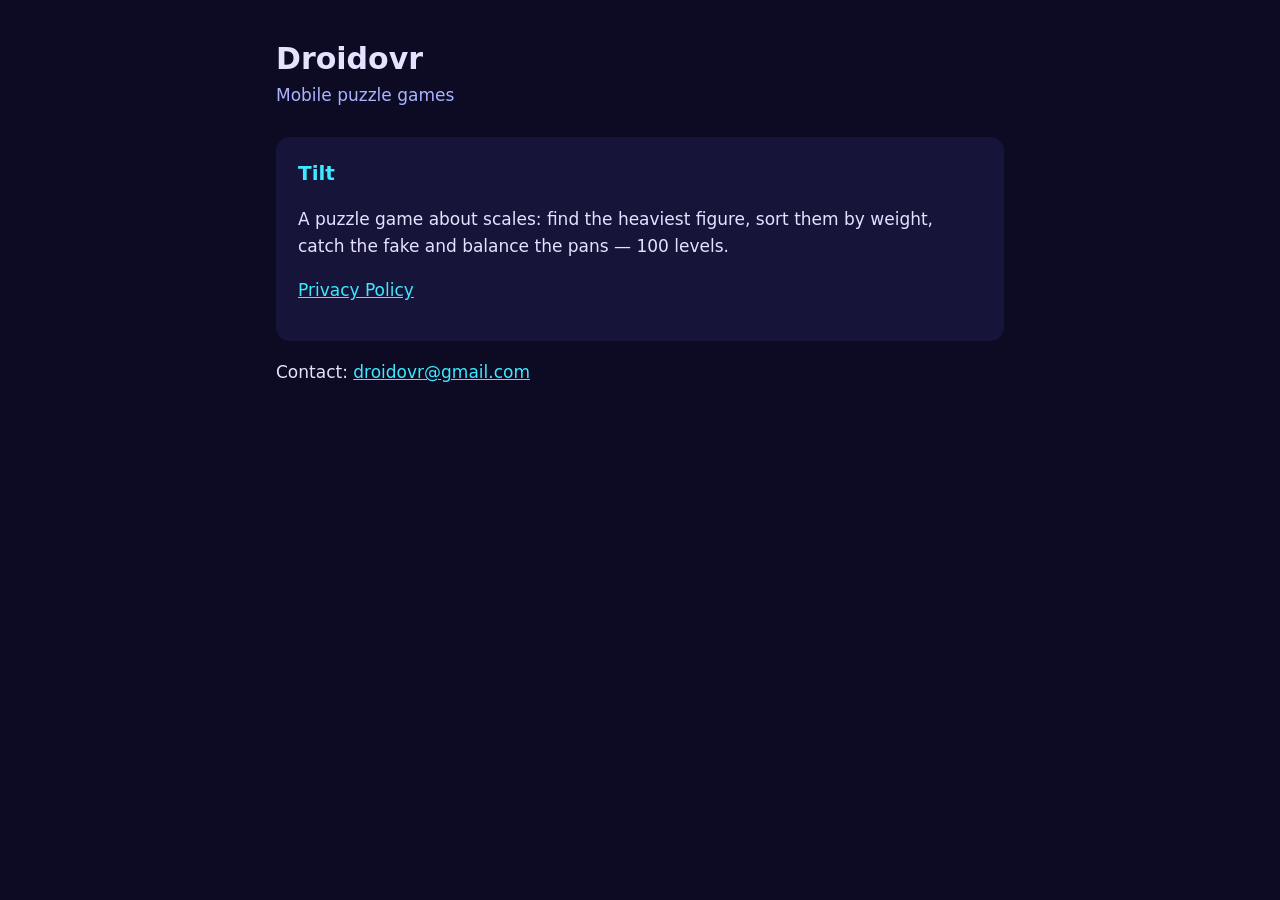
==== index.html @ 01f54748 "Add files via upload" ====
<!doctype html>
<html lang="en">
<head>
<meta charset="utf-8">
<meta name="viewport" content="width=device-width, initial-scale=1">
<title>Droidovr — Games</title>
<link rel="stylesheet" href="style.css">
</head>
<body>
<main>
<h1>Droidovr</h1>
<p class="meta">Mobile puzzle games</p>
<div class="card">
<h2 style="margin-top:0">Tilt</h2>
<p>A puzzle game about scales: find the heaviest figure, sort them by weight, catch the fake and balance the pans — 100 levels.</p>
<p><a href="tilt-privacy.html">Privacy Policy</a></p>
</div>
<p>Contact: <a href="mailto:droidovr@gmail.com">droidovr@gmail.com</a></p>
</main>
</body>
</html>
---- style.css ----
:root { --bg: #0d0b24; --panel: #17143a; --text: #e4e2ff; --soft: #a9b4ff; --accent: #3ee8ff; }
* { box-sizing: border-box; }
body { margin: 0; background: var(--bg); color: var(--text); font: 17px/1.6 system-ui, -apple-system, "Segoe UI", Roboto, sans-serif; }
main { max-width: 760px; margin: 0 auto; padding: 40px 16px 64px; }
h1 { font-size: 30px; line-height: 1.25; margin: 0 0 4px; }
h2 { font-size: 20px; margin: 36px 0 8px; color: var(--accent); }
p, li { color: var(--text); }
.meta { color: var(--soft); margin: 0 0 28px; }
a { color: var(--accent); }
ul { padding-left: 22px; }
.card { background: var(--panel); border-radius: 14px; padding: 20px 22px; margin: 18px 0; }
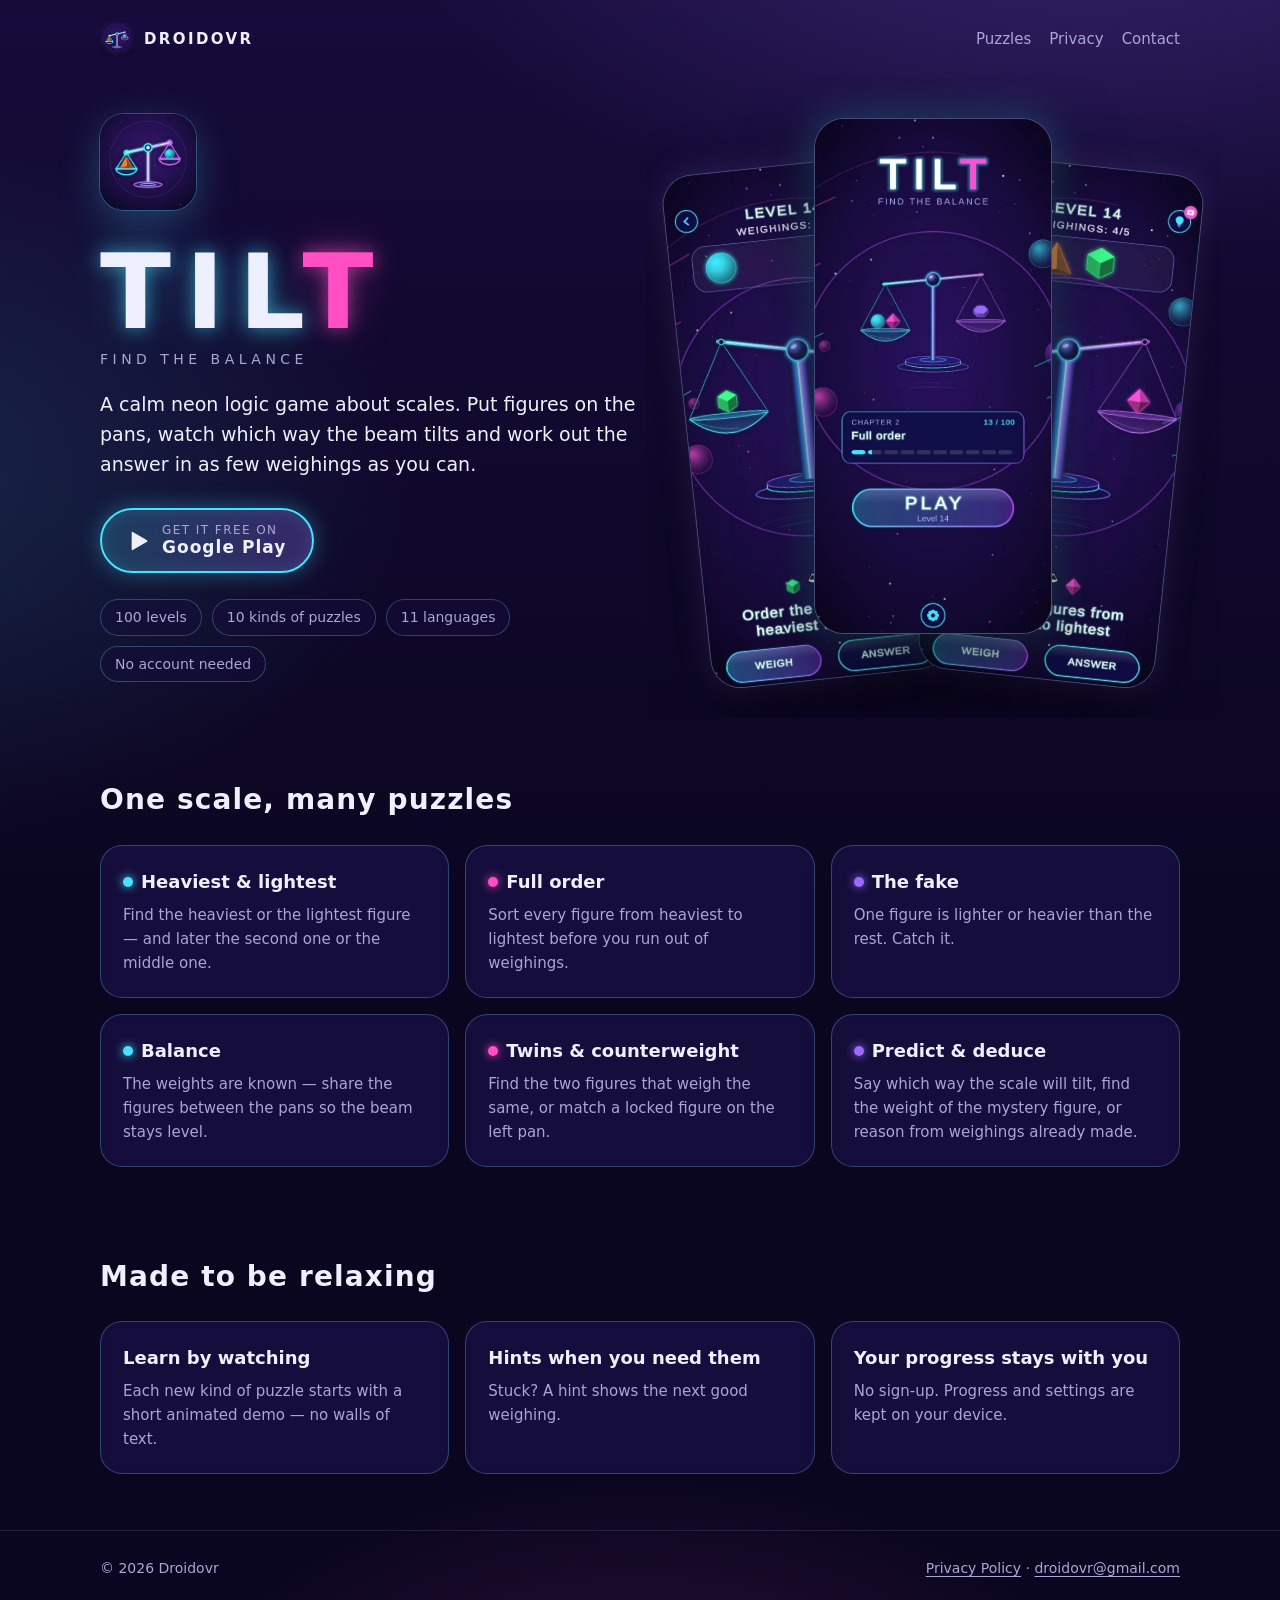
==== commit 66812252: "Add files via upload" ====
--- a/index.html
+++ b/index.html
@@ -3,19 +3,80 @@
 <head>
 <meta charset="utf-8">
 <meta name="viewport" content="width=device-width, initial-scale=1">
-<title>Droidovr — Games</title>
+<title>Tilt: Balance Puzzle — Droidovr</title>
+<meta name="description" content="Tilt: Balance Puzzle — a neon logic game about scales. Weigh, compare and deduce: 100 levels, 10 kinds of puzzles. Free on Google Play.">
+<meta name="theme-color" content="#0b0620">
+<meta property="og:title" content="Tilt: Balance Puzzle">
+<meta property="og:description" content="A neon logic game about scales. 100 levels, 10 kinds of puzzles.">
+<meta property="og:image" content="https://droidovr.github.io/assets/tilt-icon.png">
+<link rel="icon" type="image/png" href="assets/favicon.png">
+<link rel="apple-touch-icon" href="assets/apple-touch-icon.png">
 <link rel="stylesheet" href="style.css">
 </head>
 <body>
-<main>
-<h1>Droidovr</h1>
-<p class="meta">Mobile puzzle games</p>
-<div class="card">
-<h2 style="margin-top:0">Tilt</h2>
-<p>A puzzle game about scales: find the heaviest figure, sort them by weight, catch the fake and balance the pans — 100 levels.</p>
-<p><a href="tilt-privacy.html">Privacy Policy</a></p>
-</div>
-<p>Contact: <a href="mailto:droidovr@gmail.com">droidovr@gmail.com</a></p>
+<header class="site-header">
+  <div class="wrap">
+    <a class="brand" href="./"><img src="assets/favicon.png" alt="" width="34" height="34">Droidovr</a>
+    <nav class="nav">
+      <a href="#puzzles">Puzzles</a>
+      <a href="tilt-privacy.html">Privacy</a>
+      <a href="mailto:droidovr@gmail.com">Contact</a>
+    </nav>
+  </div>
+</header>
+
+<main class="wrap">
+  <div class="hero">
+    <div>
+      <img class="hero-icon" src="assets/tilt-icon.png" alt="Tilt app icon" width="96" height="96">
+      <h1 class="title">TIL<span>T</span></h1>
+      <p class="tagline">Find the balance</p>
+      <p class="lead">A calm neon logic game about scales. Put figures on the pans, watch which way the beam tilts and work out the answer in as few weighings as you can.</p>
+      <a class="cta" href="https://play.google.com/store/apps/details?id=com.droidovr.tilt">
+        <svg viewBox="0 0 24 24" aria-hidden="true"><path fill="currentColor" d="M4 2.8v18.4c0 .6.7 1 1.2.7l15.6-9.2c.5-.3.5-1.1 0-1.4L5.2 2.1C4.7 1.8 4 2.2 4 2.8z"/></svg>
+        <span><small>Get it free on</small><strong>Google Play</strong></span>
+      </a>
+      <ul class="facts">
+        <li>100 levels</li>
+        <li>10 kinds of puzzles</li>
+        <li>11 languages</li>
+        <li>No account needed</li>
+      </ul>
+    </div>
+    <div class="phones" aria-hidden="true">
+      <div class="phone a"><img src="assets/shot-tilt.webp" alt="" loading="lazy"></div>
+      <div class="phone b"><img src="assets/shot-menu.webp" alt=""></div>
+      <div class="phone c"><img src="assets/shot-level.webp" alt="" loading="lazy"></div>
+    </div>
+  </div>
+
+  <section id="puzzles">
+    <h2>One scale, many puzzles</h2>
+    <div class="grid">
+      <div class="card"><h3><span class="dot"></span>Heaviest &amp; lightest</h3><p>Find the heaviest or the lightest figure — and later the second one or the middle one.</p></div>
+      <div class="card"><h3><span class="dot pink"></span>Full order</h3><p>Sort every figure from heaviest to lightest before you run out of weighings.</p></div>
+      <div class="card"><h3><span class="dot violet"></span>The fake</h3><p>One figure is lighter or heavier than the rest. Catch it.</p></div>
+      <div class="card"><h3><span class="dot"></span>Balance</h3><p>The weights are known — share the figures between the pans so the beam stays level.</p></div>
+      <div class="card"><h3><span class="dot pink"></span>Twins &amp; counterweight</h3><p>Find the two figures that weigh the same, or match a locked figure on the left pan.</p></div>
+      <div class="card"><h3><span class="dot violet"></span>Predict &amp; deduce</h3><p>Say which way the scale will tilt, find the weight of the mystery figure, or reason from weighings already made.</p></div>
+    </div>
+  </section>
+
+  <section>
+    <h2>Made to be relaxing</h2>
+    <div class="grid">
+      <div class="card"><h3>Learn by watching</h3><p>Each new kind of puzzle starts with a short animated demo — no walls of text.</p></div>
+      <div class="card"><h3>Hints when you need them</h3><p>Stuck? A hint shows the next good weighing.</p></div>
+      <div class="card"><h3>Your progress stays with you</h3><p>No sign-up. Progress and settings are kept on your device.</p></div>
+    </div>
+  </section>
 </main>
+
+<footer class="site-footer">
+  <div class="wrap">
+    <span>© 2026 Droidovr</span>
+    <span><a href="tilt-privacy.html">Privacy Policy</a> · <a href="mailto:droidovr@gmail.com">droidovr@gmail.com</a></span>
+  </div>
+</footer>
 </body>
 </html>
--- a/style.css
+++ b/style.css
@@ -1,11 +1,134 @@
-:root { --bg: #0d0b24; --panel: #17143a; --text: #e4e2ff; --soft: #a9b4ff; --accent: #3ee8ff; }
+:root {
+  --bg: #0b0620;
+  --bg-2: #160b3a;
+  --panel: rgba(28, 18, 78, 0.62);
+  --line: rgba(120, 220, 255, 0.28);
+  --text: #eef0ff;
+  --muted: #a9a6d6;
+  --cyan: #45e3ff;
+  --pink: #ff4fc3;
+  --violet: #9b6bff;
+  --radius: 22px;
+}
+
 * { box-sizing: border-box; }
-body { margin: 0; background: var(--bg); color: var(--text); font: 17px/1.6 system-ui, -apple-system, "Segoe UI", Roboto, sans-serif; }
-main { max-width: 760px; margin: 0 auto; padding: 40px 16px 64px; }
-h1 { font-size: 30px; line-height: 1.25; margin: 0 0 4px; }
-h2 { font-size: 20px; margin: 36px 0 8px; color: var(--accent); }
-p, li { color: var(--text); }
-.meta { color: var(--soft); margin: 0 0 28px; }
-a { color: var(--accent); }
-ul { padding-left: 22px; }
-.card { background: var(--panel); border-radius: 14px; padding: 20px 22px; margin: 18px 0; }
+
+html { -webkit-text-size-adjust: 100%; background: var(--bg); }
+
+body {
+  margin: 0;
+  min-height: 100vh;
+  color: var(--text);
+  background:
+    radial-gradient(1200px 700px at 85% -10%, rgba(155, 107, 255, 0.28), transparent 60%),
+    radial-gradient(900px 600px at -10% 30%, rgba(69, 227, 255, 0.14), transparent 60%),
+    radial-gradient(800px 500px at 50% 110%, rgba(255, 79, 195, 0.16), transparent 60%),
+    linear-gradient(180deg, var(--bg-2), var(--bg) 55%);
+  background-repeat: no-repeat;
+  overflow-x: hidden;
+  font: 17px/1.6 system-ui, -apple-system, "Segoe UI", Roboto, "Noto Sans", Arial, sans-serif;
+}
+
+a { color: var(--cyan); text-underline-offset: 3px; }
+a:hover { color: #9cf1ff; }
+
+.wrap { width: min(1080px, 100% - 32px); margin-inline: auto; }
+
+/* Header */
+.site-header { padding: 22px 0; }
+.site-header .wrap { display: flex; align-items: center; justify-content: space-between; gap: 16px; }
+.brand { display: flex; align-items: center; gap: 10px; color: var(--text); text-decoration: none; font-weight: 700; letter-spacing: 0.16em; text-transform: uppercase; font-size: 15px; }
+.brand img { width: 34px; height: 34px; border-radius: 9px; }
+.nav { display: flex; gap: 18px; font-size: 15px; }
+.nav a { color: var(--muted); text-decoration: none; }
+.nav a:hover { color: var(--text); }
+
+/* Hero */
+.hero { display: grid; grid-template-columns: 1.05fr 0.95fr; gap: 40px; align-items: center; padding: 36px 0 64px; }
+.hero-icon { width: 96px; height: 96px; border-radius: 24px; box-shadow: 0 0 0 1px var(--line), 0 12px 40px rgba(69, 227, 255, 0.25); }
+.title {
+  margin: 22px 0 4px;
+  font-size: clamp(56px, 11vw, 104px);
+  line-height: 1;
+  font-weight: 800;
+  letter-spacing: 0.14em;
+  text-shadow: 0 0 18px rgba(69, 227, 255, 0.55), 0 0 42px rgba(69, 227, 255, 0.3);
+}
+.title span { color: var(--pink); text-shadow: 0 0 18px rgba(255, 79, 195, 0.6), 0 0 42px rgba(255, 79, 195, 0.35); }
+.tagline { margin: 0 0 18px; color: var(--muted); letter-spacing: 0.32em; text-transform: uppercase; font-size: 14px; }
+.lead { font-size: 19px; max-width: 34em; margin: 0 0 28px; }
+
+.cta {
+  display: inline-flex; align-items: center; gap: 12px;
+  padding: 14px 26px;
+  border-radius: 999px;
+  border: 2px solid var(--cyan);
+  background: linear-gradient(90deg, rgba(69, 227, 255, 0.18), rgba(155, 107, 255, 0.28));
+  color: var(--text); text-decoration: none; font-weight: 700; letter-spacing: 0.06em;
+  box-shadow: 0 0 22px rgba(69, 227, 255, 0.35), inset 0 0 18px rgba(69, 227, 255, 0.15);
+  transition: transform 0.15s ease, box-shadow 0.15s ease;
+}
+.cta:hover { color: var(--text); transform: translateY(-1px); box-shadow: 0 0 32px rgba(69, 227, 255, 0.55), inset 0 0 18px rgba(69, 227, 255, 0.2); }
+.cta svg { width: 22px; height: 22px; }
+.cta small { display: block; font-weight: 500; font-size: 12px; letter-spacing: 0.12em; text-transform: uppercase; color: var(--muted); line-height: 1.1; }
+.cta strong { display: block; line-height: 1.2; }
+.facts { display: flex; flex-wrap: wrap; gap: 10px; margin: 26px 0 0; padding: 0; list-style: none; }
+.facts li { padding: 6px 14px; border-radius: 999px; border: 1px solid var(--line); color: var(--muted); font-size: 14px; background: rgba(20, 12, 60, 0.5); }
+
+/* Phones */
+.phones { position: relative; height: 560px; overflow: clip; overflow-clip-margin: 40px; }
+.phone {
+  position: absolute; width: 238px; aspect-ratio: 576 / 1248;
+  border-radius: 30px; overflow: hidden;
+  border: 1px solid rgba(160, 200, 255, 0.35);
+  box-shadow: 0 20px 60px rgba(0, 0, 0, 0.55), 0 0 30px rgba(155, 107, 255, 0.25);
+  background: #120a33;
+}
+.phone img { display: block; width: 100%; height: 100%; object-fit: cover; }
+.phone.a { left: 0; top: 46px; transform: rotate(-6deg); }
+.phone.b { left: 50%; top: 0; transform: translateX(-50%); z-index: 2; box-shadow: 0 24px 70px rgba(0, 0, 0, 0.6), 0 0 40px rgba(69, 227, 255, 0.3); }
+.phone.c { right: 0; top: 46px; transform: rotate(6deg); }
+
+/* Sections */
+section { padding: 32px 0 56px; }
+h2 { font-size: 28px; letter-spacing: 0.04em; margin: 0 0 22px; }
+.grid { display: grid; grid-template-columns: repeat(3, 1fr); gap: 16px; }
+.card { padding: 22px; border-radius: var(--radius); border: 1px solid var(--line); background: var(--panel); backdrop-filter: blur(6px); }
+.card h3 { margin: 0 0 6px; font-size: 18px; }
+.card p { margin: 0; color: var(--muted); font-size: 15px; }
+.dot { display: inline-block; width: 10px; height: 10px; border-radius: 50%; margin-right: 8px; vertical-align: 1px; background: var(--cyan); box-shadow: 0 0 10px var(--cyan); }
+.dot.pink { background: var(--pink); box-shadow: 0 0 10px var(--pink); }
+.dot.violet { background: var(--violet); box-shadow: 0 0 10px var(--violet); }
+
+/* Footer */
+.site-footer { border-top: 1px solid rgba(160, 200, 255, 0.14); padding: 26px 0 40px; color: var(--muted); font-size: 14px; }
+.site-footer .wrap { display: flex; flex-wrap: wrap; justify-content: space-between; gap: 12px; }
+.site-footer a { color: var(--muted); }
+.site-footer a:hover { color: var(--text); }
+
+/* Text pages (privacy policy) */
+.doc { max-width: 760px; padding: 24px 28px 34px; margin: 10px auto 56px; border-radius: var(--radius); border: 1px solid var(--line); background: var(--panel); }
+.doc h1 { font-size: clamp(28px, 5vw, 38px); line-height: 1.2; margin: 6px 0 4px; }
+.doc h2 { font-size: 21px; margin: 30px 0 8px; letter-spacing: 0; }
+.doc p, .doc li { color: #d9daf5; }
+.doc ul { padding-left: 22px; }
+.meta { color: var(--muted); font-size: 14px; margin-top: 0; }
+
+@media (max-width: 860px) {
+  .hero { grid-template-columns: 1fr; padding-top: 12px; gap: 28px; text-align: center; }
+  .hero-icon { margin-inline: auto; }
+  .lead { margin-inline: auto; }
+  .facts { justify-content: center; }
+  .phones { height: 430px; max-width: 400px; width: calc(100% - 12px); margin-inline: auto; }
+  .phone { width: 180px; border-radius: 24px; }
+  .grid { grid-template-columns: 1fr 1fr; }
+}
+
+@media (max-width: 520px) {
+  body { font-size: 16px; }
+  .nav { gap: 14px; font-size: 14px; }
+  .phones { height: 360px; }
+  .phone { width: 150px; border-radius: 20px; }
+  .grid { grid-template-columns: 1fr; }
+  .doc { padding: 20px 18px 26px; }
+}
